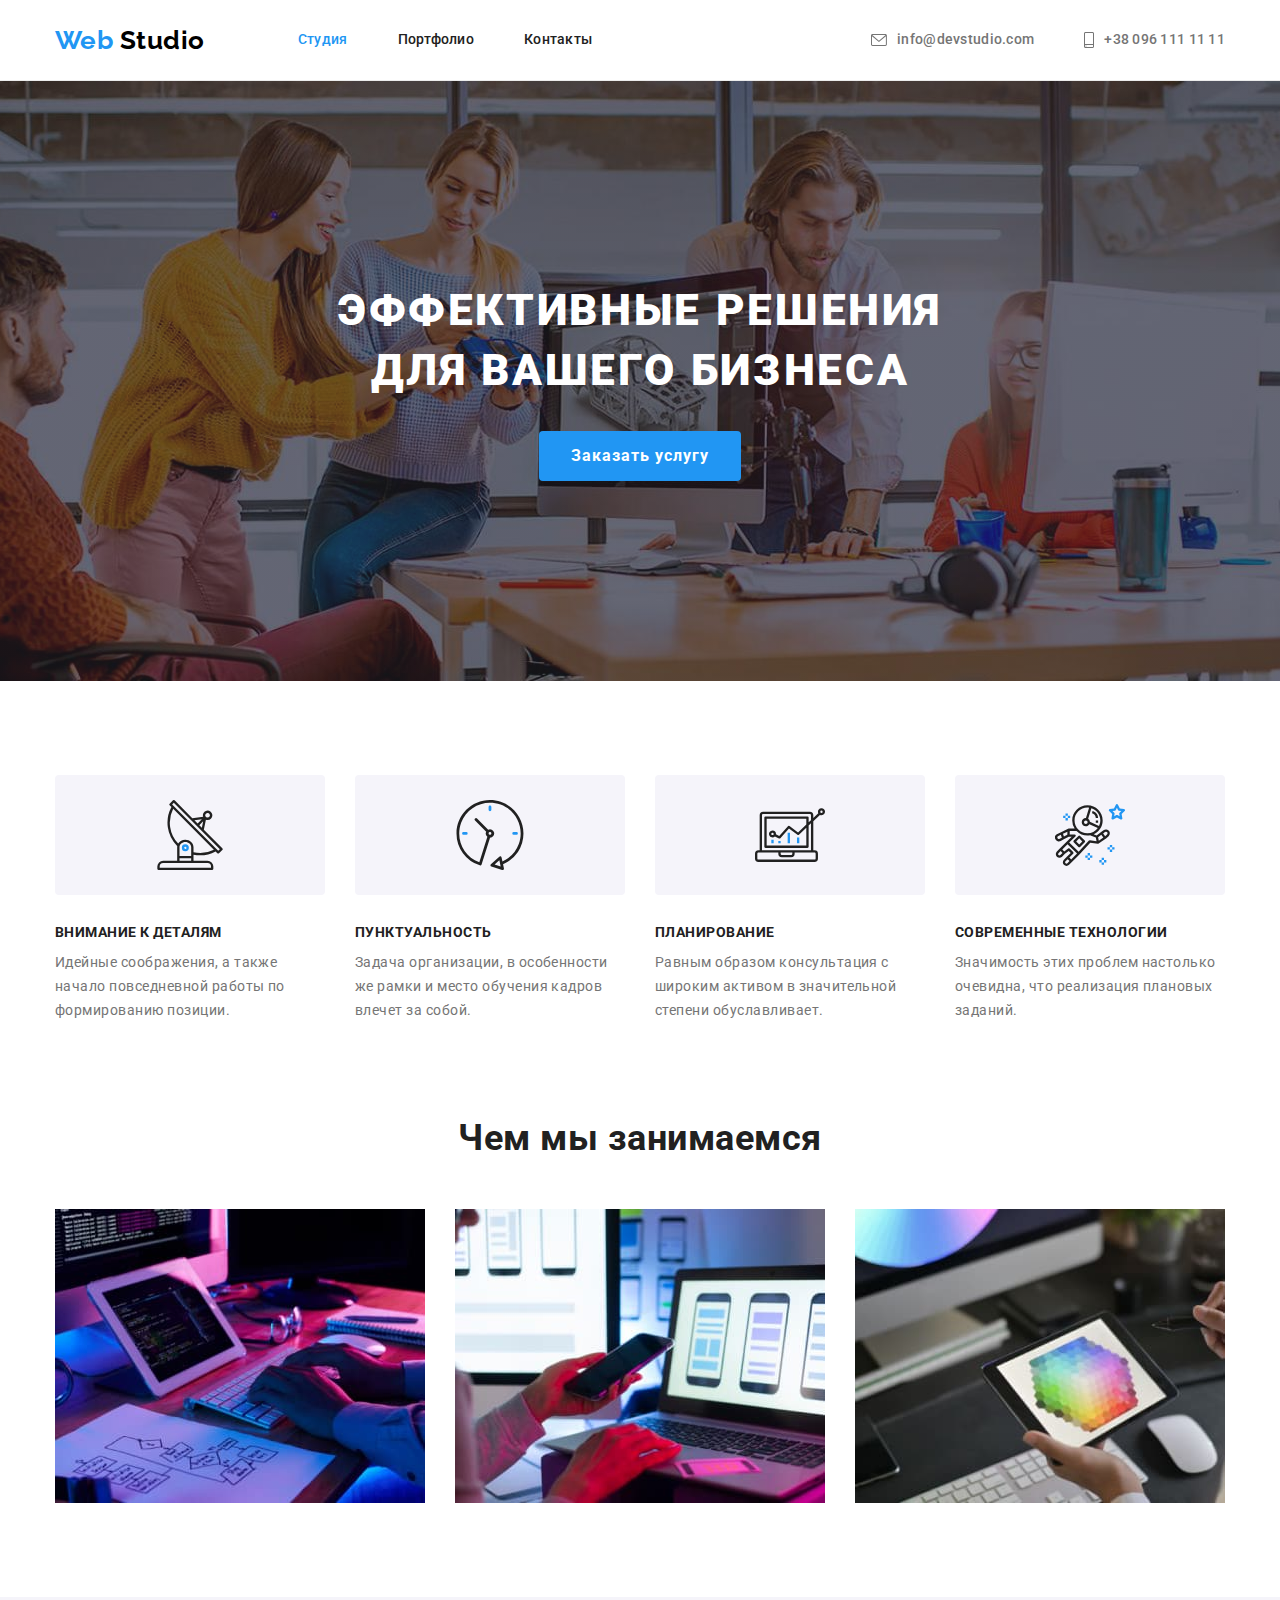
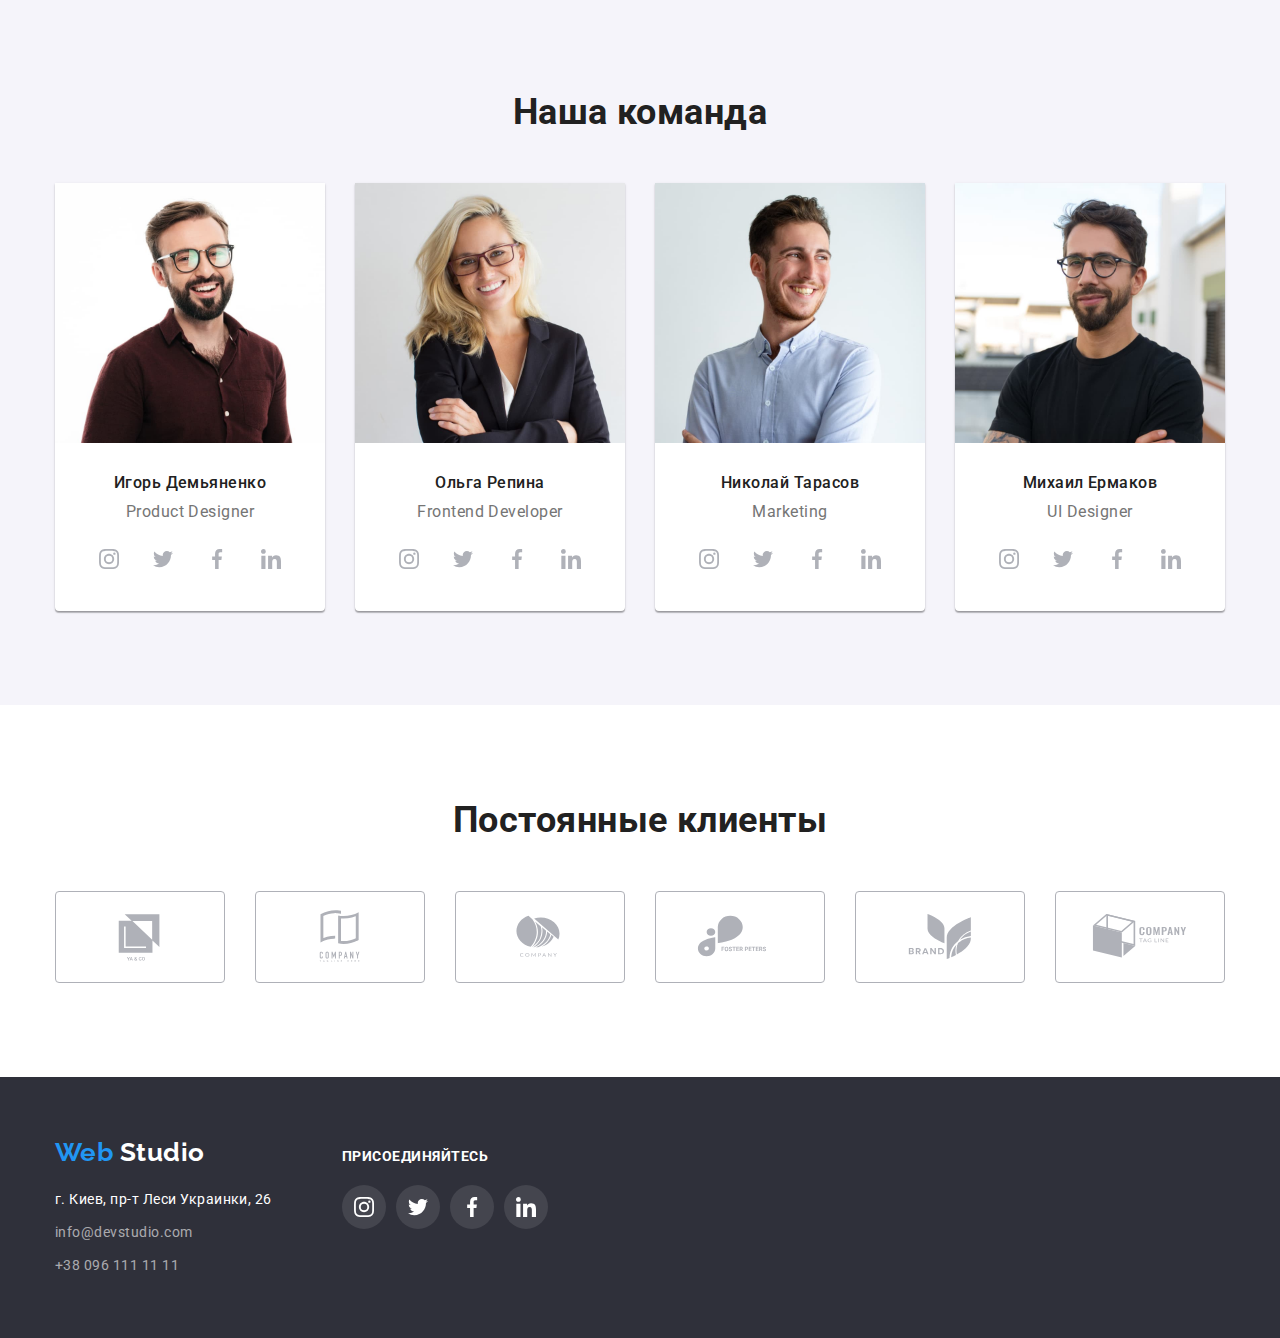
==== index.html @ b8093988 "Перенесены итоги предыдущего ДЗ" ====
<!DOCTYPE html>
<html lang="ru">
	<head>
		<meta charset="UTF-8" />
		<meta http-equiv="X-UA-Compatible" content="IE=edge" />
		<meta name="viewport" content="width=device-width, initial-scale=1.0" />
		<title>Студия</title>
		<link rel="preconnect" href="https://fonts.googleapis.com" />
		<link rel="preconnect" href="https://fonts.gstatic.com" crossorigin />
		<link
			href="https://fonts.googleapis.com/css2?family=Raleway:wght@700&family=Roboto:wght@400;500;700;900&display=swap"
			rel="stylesheet"
		/>
		<link rel="stylesheet" href="https://cdnjs.cloudflare.com/ajax/libs/modern-normalize/1.1.0/modern-normalize.css" />
		<link rel="stylesheet" href="./css/styles.css" />
	</head>

	<body>
		<!-- Шапка страницы -->
		<header class="header">
			<div class="container header-container">
				<nav class="header-nav">
					<a class="header-logo link" href="./index.html" lang="en">
						<span class="accent">Web</span>
						Studio
					</a>
					<ul class="nav-list list">
						<li class="nav-item">
							<a class="nav-link link current" href="./index.html">Студия</a>
						</li>
						<li class="nav-item">
							<a class="nav-link link" href="./portfolio.html">Портфолио</a>
						</li>
						<li class="nav-item"><a class="nav-link link" href="">Контакты</a></li>
					</ul>
				</nav>
				<ul class="contact-list list">
					<li class="contact-item">
						<a class="contact-link link" href="mailto:info@devstudio.com">
							<svg class="header-contact-icon" width="16" height="12">
								<use href="./images/icons.svg#icon-envelope"></use>
							</svg>
							info@devstudio.com
						</a>
					</li>
					<li class="contact-item">
						<a class="contact-link link" href="tel:+380961111111">
							<svg class="header-contact-icon" width="10" height="16">
								<use href="./images/icons.svg#icon-phone"></use>
							</svg>
							+38 096 111 11 11
						</a>
					</li>
				</ul>
			</div>
		</header>
		<!-- Уникальный контент страницы -->
		<main>
			<!-- Герой -->
			<section class="hero overlay">
				<div class="container">
					<h1 class="hero-title">
						Эффективные решения
						<br />
						для вашего бизнеса
					</h1>
					<button type="button" class="button">Заказать услугу</button>
				</div>
			</section>
			<!-- Преимущества -->
			<section class="section">
				<div class="container">
					<h2 class="visually-hidden">Преимущества</h2>
					<ul class="advantage-list list">
						<li class="advantage-item">
							<div class="advantage-container-icon">
								<svg class="advantage-icon" width="70" height="70">
									<use href="./images/icons.svg#icon-antenna"></use>
								</svg>
							</div>
							<h3 class="advantage-title">Внимание к деталям</h3>
							<p class="advantage-text">
								Идейные соображения, а также начало повседневной работы по формированию позиции.
							</p>
						</li>
						<li class="advantage-item">
							<div class="advantage-container-icon">
								<svg class="advantage-icon" width="70" height="70">
									<use href="./images/icons.svg#icon-clock"></use>
								</svg>
							</div>
							<h3 class="advantage-title">Пунктуальность</h3>
							<p class="advantage-text">
								Задача организации, в особенности же рамки и место обучения кадров влечет за собой.
							</p>
						</li>
						<li class="advantage-item">
							<div class="advantage-container-icon">
								<svg class="advantage-icon" width="70" height="70">
									<use href="./images/icons.svg#icon-diagram"></use>
								</svg>
							</div>
							<h3 class="advantage-title">Планирование</h3>
							<p class="advantage-text">
								Равным образом консультация с широким активом в значительной степени обуславливает.
							</p>
						</li>
						<li class="advantage-item">
							<div class="advantage-container-icon">
								<svg class="advantage-icon" width="70" height="70">
									<use href="./images/icons.svg#icon-astronaut"></use>
								</svg>
							</div>
							<h3 class="advantage-title">Современные технологии</h3>
							<p class="advantage-text">Значимость этих проблем настолько очевидна, что реализация плановых заданий.</p>
						</li>
					</ul>
				</div>
			</section>
			<!-- Чем мы занимаемся -->
			<section class="section work-section">
				<div class="container">
					<h2 class="work-title">Чем мы занимаемся</h2>
					<ul class="work-list list">
						<li class="work-item">
							<img src="./images/box1.jpg" alt="Человек печатает на клавиатуре" width="370" />
						</li>
						<li class="work-item">
							<img src="./images/box2.jpg" alt="Человек держит в руке смартфон" width="370" />
						</li>
						<li class="work-item">
							<img src="./images/box3.jpg" alt="Человек держит в руке планшет" width="370" />
						</li>
					</ul>
				</div>
			</section>
			<!-- Наша команда -->
			<section class="section team">
				<div class="container">
					<h2 class="team-title">Наша команда</h2>
					<ul class="team-list list">
						<li class="team-item">
							<img class="team-photo" src="./images/team-card1.jpg" alt="Игорь Демьяненко" width="270" />
							<div class="team-member">
								<h3 class="team-name">Игорь Демьяненко</h3>
								<p class="team-position" lang="en">Product Designer</p>
								<ul class="team-social-list list">
									<li class="team-social-item">
										<a href="" class="team-social-link">
											<svg class="team-social-icon" width="20" height="20">
												<use href="./images/icons.svg#icon-instagram"></use>
											</svg>
										</a>
									</li>
									<li class="team-social-item">
										<a href="" class="team-social-link">
											<svg class="team-social-icon" width="20" height="20">
												<use href="./images/icons.svg#icon-twitter"></use>
											</svg>
										</a>
									</li>
									<li class="team-social-item">
										<a href="" class="team-social-link">
											<svg class="team-social-icon" width="20" height="20">
												<use href="./images/icons.svg#icon-facebook"></use>
											</svg>
										</a>
									</li>
									<li class="team-social-item">
										<a href="" class="team-social-link">
											<svg class="team-social-icon" width="20" height="20">
												<use href="./images/icons.svg#icon-linkedin"></use>
											</svg>
										</a>
									</li>
								</ul>
							</div>
						</li>
						<li class="team-item">
							<img class="team-photo" src="./images/team-card2.jpg" alt="Ольга Репина" width="270" />
							<div class="team-member">
								<h3 class="team-name">Ольга Репина</h3>
								<p class="team-position" lang="en">Frontend Developer</p>
								<ul class="team-social-list list">
									<li class="team-social-item">
										<a href="" class="team-social-link">
											<svg class="team-social-icon" width="20" height="20">
												<use href="./images/icons.svg#icon-instagram"></use>
											</svg>
										</a>
									</li>
									<li class="team-social-item">
										<a href="" class="team-social-link">
											<svg class="team-social-icon" width="20" height="20">
												<use href="./images/icons.svg#icon-twitter"></use>
											</svg>
										</a>
									</li>
									<li class="team-social-item">
										<a href="" class="team-social-link">
											<svg class="team-social-icon" width="20" height="20">
												<use href="./images/icons.svg#icon-facebook"></use>
											</svg>
										</a>
									</li>
									<li class="team-social-item">
										<a href="" class="team-social-link">
											<svg class="team-social-icon" width="20" height="20">
												<use href="./images/icons.svg#icon-linkedin"></use>
											</svg>
										</a>
									</li>
								</ul>
							</div>
						</li>
						<li class="team-item">
							<img class="team-photo" src="./images/team-card3.jpg" alt="Николай Тарасов" width="270" />
							<div class="team-member">
								<h3 class="team-name">Николай Тарасов</h3>
								<p class="team-position" lang="en">Marketing</p>
								<ul class="team-social-list list">
									<li class="team-social-item">
										<a href="" class="team-social-link">
											<svg class="team-social-icon" width="20" height="20">
												<use href="./images/icons.svg#icon-instagram"></use>
											</svg>
										</a>
									</li>
									<li class="team-social-item">
										<a href="" class="team-social-link">
											<svg class="team-social-icon" width="20" height="20">
												<use href="./images/icons.svg#icon-twitter"></use>
											</svg>
										</a>
									</li>
									<li class="team-social-item">
										<a href="" class="team-social-link">
											<svg class="team-social-icon" width="20" height="20">
												<use href="./images/icons.svg#icon-facebook"></use>
											</svg>
										</a>
									</li>
									<li class="team-social-item">
										<a href="" class="team-social-link">
											<svg class="team-social-icon" width="20" height="20">
												<use href="./images/icons.svg#icon-linkedin"></use>
											</svg>
										</a>
									</li>
								</ul>
							</div>
						</li>
						<li class="team-item">
							<img class="team-photo" src="./images/team-card4.jpg" alt="Михаил Ермаков" width="270" />
							<div class="team-member">
								<h3 class="team-name">Михаил Ермаков</h3>
								<p class="team-position" lang="en">UI Designer</p>
								<ul class="team-social-list list">
									<li class="team-social-item">
										<a href="" class="team-social-link">
											<svg class="team-social-icon" width="20" height="20">
												<use href="./images/icons.svg#icon-instagram"></use>
											</svg>
										</a>
									</li>
									<li class="team-social-item">
										<a href="" class="team-social-link">
											<svg class="team-social-icon" width="20" height="20">
												<use href="./images/icons.svg#icon-twitter"></use>
											</svg>
										</a>
									</li>
									<li class="team-social-item">
										<a href="" class="team-social-link">
											<svg class="team-social-icon" width="20" height="20">
												<use href="./images/icons.svg#icon-facebook"></use>
											</svg>
										</a>
									</li>
									<li class="team-social-item">
										<a href="" class="team-social-link">
											<svg class="team-social-icon" width="20" height="20">
												<use href="./images/icons.svg#icon-linkedin"></use>
											</svg>
										</a>
									</li>
								</ul>
							</div>
						</li>
					</ul>
				</div>
			</section>
			<!-- Клиенты -->
			<section class="section clients">
				<div class="container">
					<h2 class="clients-title">Постоянные клиенты</h2>
					<ul class="clients-list list">
						<li class="clients-item">
							<a href="" class="clients-link">
								<svg class="clients-icon" width="106" height="60">
									<use href="./images/icons.svg#icon-client1"></use>
								</svg>
							</a>
						</li>
						<li class="clients-item">
							<a href="" class="clients-link">
								<svg class="clients-icon" width="106" height="60">
									<use href="./images/icons.svg#icon-client2"></use>
								</svg>
							</a>
						</li>
						<li class="clients-item">
							<a href="" class="clients-link">
								<svg class="clients-icon" width="106" height="60">
									<use href="./images/icons.svg#icon-client3"></use>
								</svg>
							</a>
						</li>
						<li class="clients-item">
							<a href="" class="clients-link">
								<svg class="clients-icon" width="106" height="60">
									<use href="./images/icons.svg#icon-client4"></use>
								</svg>
							</a>
						</li>
						<li class="clients-item">
							<a href="" class="clients-link">
								<svg class="clients-icon" width="106" height="60">
									<use href="./images/icons.svg#icon-client5"></use>
								</svg>
							</a>
						</li>
						<li class="clients-item">
							<a href="" class="clients-link">
								<svg class="clients-icon" width="106" height="60">
									<use href="./images/icons.svg#icon-client6"></use>
								</svg>
							</a>
						</li>
					</ul>
				</div>
			</section>
		</main>
		<!-- Подвал страницы -->
		<footer class="footer">
			<div class="container">
				<div class="footer-container">
					<a class="footer-logo link" href="./index.html">
						<span class="accent">Web</span>
						Studio
					</a>
					<address class="footer-address">
						<ul class="footer-list list">
							<li class="footer-item">
								<a
									class="footer-map link"
									href="https://goo.gl/maps/WgoKR5kKBHzv3oiY9"
									target="_blank"
									rel="noopener noreferrer"
								>
									г. Киев, пр-т Леси Украинки, 26
								</a>
							</li>
							<li class="footer-item">
								<a class="footer-contact link" href="mailto:info@devstudio.com">info@devstudio.com</a>
							</li>
							<li class="footer-item">
								<a class="footer-contact link" href="tel:+380961111111">+38 096 111 11 11</a>
							</li>
						</ul>
					</address>
				</div>
				<div class="footer-container">
					<p class="join-title">присоединяйтесь</p>
					<ul class="footer-social-list list">
						<li class="footer-social-item">
							<a href="" class="footer-social-link">
								<svg class="footer-social-icon" width="20" height="20">
									<use href="./images/icons.svg#icon-instagram"></use>
								</svg>
							</a>
						</li>
						<li class="footer-social-item">
							<a href="" class="footer-social-link">
								<svg class="footer-social-icon" width="20" height="20">
									<use href="./images/icons.svg#icon-twitter"></use>
								</svg>
							</a>
						</li>
						<li class="footer-social-item">
							<a href="" class="footer-social-link">
								<svg class="footer-social-icon" width="20" height="20">
									<use href="./images/icons.svg#icon-facebook"></use>
								</svg>
							</a>
						</li>
						<li class="footer-social-item">
							<a href="" class="footer-social-link">
								<svg class="footer-social-icon" width="20" height="20">
									<use href="./images/icons.svg#icon-linkedin"></use>
								</svg>
							</a>
						</li>
					</ul>
				</div>
			</div>
		</footer>
	</body>
</html>
---- css/styles.css ----
:root {
	--main-text-color: #757575;
	--main-title-color: #212121;
	--main-logo-color: #000000;
	--accent-color: #2196f3;
	--secondary-title-color: #ffffff;
	--third-link-color: rgba(255, 255, 255, 0.6);
	--secondary-bgr-color: #2f303a;
	--team-bgr-color: #f5f4fa;
	--border-color: #ececec;
}
body {
	font-family: "Roboto", sans-serif;
	letter-spacing: 0.03em;
	color: var(--main-title-color);
	background-color: var(--secondary-title-color);
}
p,
h1,
h2,
h3,
h4,
h5,
h6 {
	margin: 0;
}
ul {
	margin: 0;
	padding: 0;
}
img {
	display: block;
	max-width: 100%;
	height: auto;
}
.container {
	width: 1200px;
	padding-left: 15px;
	padding-right: 15px;
	margin: 0 auto;
}
.section {
	padding-top: 94px;
	padding-bottom: 94px;
}

.list {
	list-style: none;
}
.link {
	text-decoration: none;
}
.visually-hidden {
	position: absolute;
	white-space: nowrap;
	width: 1px;
	height: 1px;
	overflow: hidden;
	border: 0;
	padding: 0;
	clip: rect(0 0 0 0);
	clip-path: inset(50%);
	margin: -1px;
}
/* ---------------------------------HEADER---------------------------- */
.header-container,
.header-nav,
.nav-list {
	display: flex;
	align-items: center;
}
.contact-list {
	display: flex;
	margin-left: auto;
}
.contact-link {
	display: flex;
	align-items: center;
}

.header {
	border-bottom: 1px solid var(--border-color);
}
.nav-item:not(:last-child),
.contact-item:not(:last-child) {
	margin-right: 50px;
}
.header-logo {
	font-family: Raleway;
	font-weight: 700;
	font-size: 26px;
	line-height: 1.19;
	color: var(--main-logo-color);

	margin-right: 93px;
	padding-top: 24px;
	padding-bottom: 24px;
}
.nav-link {
	font-weight: 500;
	font-size: 14px;
	line-height: 1.14;
	letter-spacing: 0.02em;
	color: var(--main-title-color);

	display: block;
	padding-top: 32px;
	padding-bottom: 32px;
}
.accent,
.current {
	color: var(--accent-color);
}
.contact-link {
	font-weight: 500;
	font-size: 14px;
	line-height: 1.14;
	letter-spacing: 0.02em;
	color: var(--main-text-color);

	padding-top: 32px;
	padding-bottom: 32px;
}
.nav-link:hover,
.nav-link:focus,
.contact-link:hover,
.contact-link:focus,
.footer-contact:hover,
.footer-contact:focus {
	color: var(--accent-color);
}
.header-contact-icon {
	fill: currentColor;
	margin-right: 10px;
}
/* ---------------------------HERO--------------------------- */
.hero {
	background-color: var(--secondary-bgr-color);

	text-align: center;
	padding-top: 200px;
	padding-bottom: 200px;
}
.overlay {
	height: 600px;
	max-width: 1600px;
	margin-left: auto;
	margin-right: auto;
	background-image: linear-gradient(rgba(47, 48, 58, 0.4), rgba(47, 48, 58, 0.4)), url(../images/hero.jpg);
	background-size: cover;
	background-repeat: no-repeat;
	background-position: center;
}
.hero-title {
	font-weight: 900;
	font-size: 44px;
	line-height: 1.36;
	text-align: center;
	letter-spacing: 0.06em;
	text-transform: uppercase;
	color: var(--secondary-title-color);

	margin-bottom: 30px;
}
.button {
	font-family: inherit;
	font-weight: 700;
	font-size: 16px;
	line-height: 1.87;
	letter-spacing: 0.06em;
	color: var(--secondary-title-color);
	background-color: var(--accent-color);
	cursor: pointer;

	border: 0;
	border-radius: 4px;
	padding: 10px 32px;
}
/* ---------------------------ADVANTAGE SECTION----------------- */
.advantage-list {
	display: flex;
}
.advantage-item {
	width: 270px;
}
.advantage-item:not(:last-child) {
	margin-right: 30px;
}
.advantage-container-icon {
	width: 270px;
	height: 120px;
	display: flex;
	align-items: center;
	justify-content: center;
	margin-bottom: 30px;
	background: var(--team-bgr-color);
	border-radius: 4px;
}
.advantage-title {
	font-size: 14px;
	line-height: 1.14;
	text-transform: uppercase;
	margin-bottom: 10px;
}
.advantage-text {
	font-size: 14px;
	line-height: 1.71;
	color: var(--main-text-color);
}
/* ---------------------------OUR WORK-------------------------- */
.work-section {
	padding-top: 0;
}
.work-title {
	font-size: 36px;
	line-height: 1.17;
	text-align: center;

	margin-bottom: 50px;
}
.work-list {
	display: flex;
}
.work-item:not(:last-child) {
	margin-right: 30px;
}
/* ----------------------------TEAM------------------------------ */
.team {
	background-color: var(--team-bgr-color);
}
.team-title {
	font-size: 36px;
	line-height: 1.17;
	text-align: center;

	margin-bottom: 50px;
}
.team-list {
	display: flex;
	margin-right: -30px;
}
.team-item {
	margin-right: 30px;

	border-radius: 0px 0px 4px 4px;
	background: #ffffff;
	box-shadow: 0px 1px 3px rgba(0, 0, 0, 0.12), 0px 1px 1px rgba(0, 0, 0, 0.14), 0px 2px 1px rgba(0, 0, 0, 0.2);
}

.team-member {
	padding-top: 30px;
	padding-bottom: 30px;
}
.team-name {
	font-weight: 500;
	font-size: 16px;
	line-height: 1.19;
	text-align: center;

	margin-bottom: 10px;
}
.team-position {
	font-size: 16px;
	line-height: 1.19;
	text-align: center;
	color: var(--main-text-color);

	margin-bottom: 16px;
}
.team-social-list {
	display: flex;
	justify-content: center;
}

.team-social-item {
	width: 44px;
	height: 44px;
}

.team-social-item:not(:last-child) {
	margin-right: 10px;
}

.team-social-link {
	width: 100%;
	height: 100%;
	border-radius: 50%;
	display: flex;
	align-items: center;
	justify-content: center;
	background-color: var(--secondary-title-color);
	color: #afb1b8;
}

.team-social-icon {
	fill: currentColor;
}

.team-social-link:hover,
.team-social-link:focus {
	background-color: var(--accent-color);
	color: var(--secondary-title-color);
}
/* ----------------------------CLIENTS--------------------------*/
.clients-title {
	font-size: 36px;
	line-height: 1.17;
	text-align: center;

	margin-bottom: 50px;
}
.clients-list {
	display: flex;
	justify-content: center;
}
.clients-item {
	width: 170px;
	height: 92px;
}
.clients-item:not(:last-child) {
	margin-right: 30px;
}
.clients-link {
	display: flex;
	align-items: center;
	justify-content: center;
	border: 1px solid #afb1b8;
	border-radius: 4px;
	width: 100%;
	height: 100%;
	color: #afb1b8;
}
.clients-icon {
	fill: currentColor;
}
.clients-link:hover,
.clients-link:focus {
	color: var(--accent-color);
	border: 1px solid var(--accent-color);
}
/* ----------------------------PORTFOLIO--------------------------*/
.filter-list {
	display: flex;
	justify-content: center;
	margin-bottom: 50px;
}
.filter-item:not(:last-child) {
	margin-right: 8px;
}
.filter-btn {
	font-family: inherit;
	font-weight: 500;
	font-size: 16px;
	line-height: 1.62;
	text-align: center;
	color: var(--main-title-color);
	background-color: var(--team-bgr-color);
	cursor: pointer;

	padding: 6px 22px;
	border: 0;
}
.filter-btn:hover,
.filter-btn:focus,
.current-btn {
	color: var(--secondary-title-color);
	background-color: var(--accent-color);
	box-shadow: 0px 3px 1px rgba(0, 0, 0, 0.1), 0px 1px 2px rgba(0, 0, 0, 0.08), 0px 2px 2px rgba(0, 0, 0, 0.12);
	border-radius: 4px;
	border: 0;
}
.portfolio-list {
	display: flex;
	flex-wrap: wrap;
	margin-right: -30px;
	margin-bottom: -30px;
}
.portfolio-item {
	flex-basis: calc(100% / 3 - 30px);
	margin-right: 30px;
	margin-bottom: 30px;
}
.portfolio-link {
	display: block;
}
.portfolio-link:hover,
.portfolio-link:focus {
	box-shadow: 0px 1px 1px rgba(0, 0, 0, 0.12), 0px 4px 4px rgba(0, 0, 0, 0.06), 1px 4px 6px rgba(0, 0, 0, 0.16);
}
.portfolio-wrap {
	background: var(--secondary-title-color);
	border: 1px solid #eeeeee;
	padding: 20px 24px;
}
.portfolio-titles {
	font-size: 18px;
	line-height: 2;
	letter-spacing: 0.06em;
	color: var(--main-title-color);
	margin-bottom: 4px;
}

.portfolio-category {
	font-size: 16px;
	line-height: 1.87;
	color: var(--main-text-color);
}

/* ----------------------------FOOTER--------------------------- */
.footer {
	background-color: var(--secondary-bgr-color);

	padding-top: 60px;
	padding-bottom: 60px;
}
.footer > .container {
	display: flex;
	align-items: baseline;
}
.footer-container:not(:last-child) {
	margin-right: 70px;
}
.footer-logo {
	font-family: Raleway;
	font-weight: 700;
	font-size: 26px;
	line-height: 1.19;
	color: var(--secondary-title-color);

	display: block;
	margin-bottom: 20px;
}
.footer-address {
	font-style: normal;
	font-size: 14px;
	line-height: 1.71;
}
.footer-item:not(:last-child) {
	margin-bottom: 9px;
}
.footer-map {
	color: var(--secondary-title-color);
}
.footer-contact {
	color: var(--third-link-color);
}
.join-title {
	font-weight: 700;
	font-size: 14px;
	line-height: 1.14;
	text-transform: uppercase;
	color: var(--secondary-title-color);

	margin-bottom: 20px;
}
.footer-social-list {
	display: flex;
	justify-content: center;
	align-items: center;
}

.footer-social-item {
	width: 44px;
	height: 44px;
}

.footer-social-item:not(:last-child) {
	margin-right: 10px;
}

.footer-social-link {
	width: 100%;
	height: 100%;
	border-radius: 50%;
	display: flex;
	align-items: center;
	justify-content: center;
	background-color: rgba(255, 255, 255, 0.1);
	color: var(--secondary-title-color);
}

.footer-social-icon {
	fill: currentColor;
}

.footer-social-link:hover,
.footer-social-link:focus {
	background-color: var(--accent-color);
}
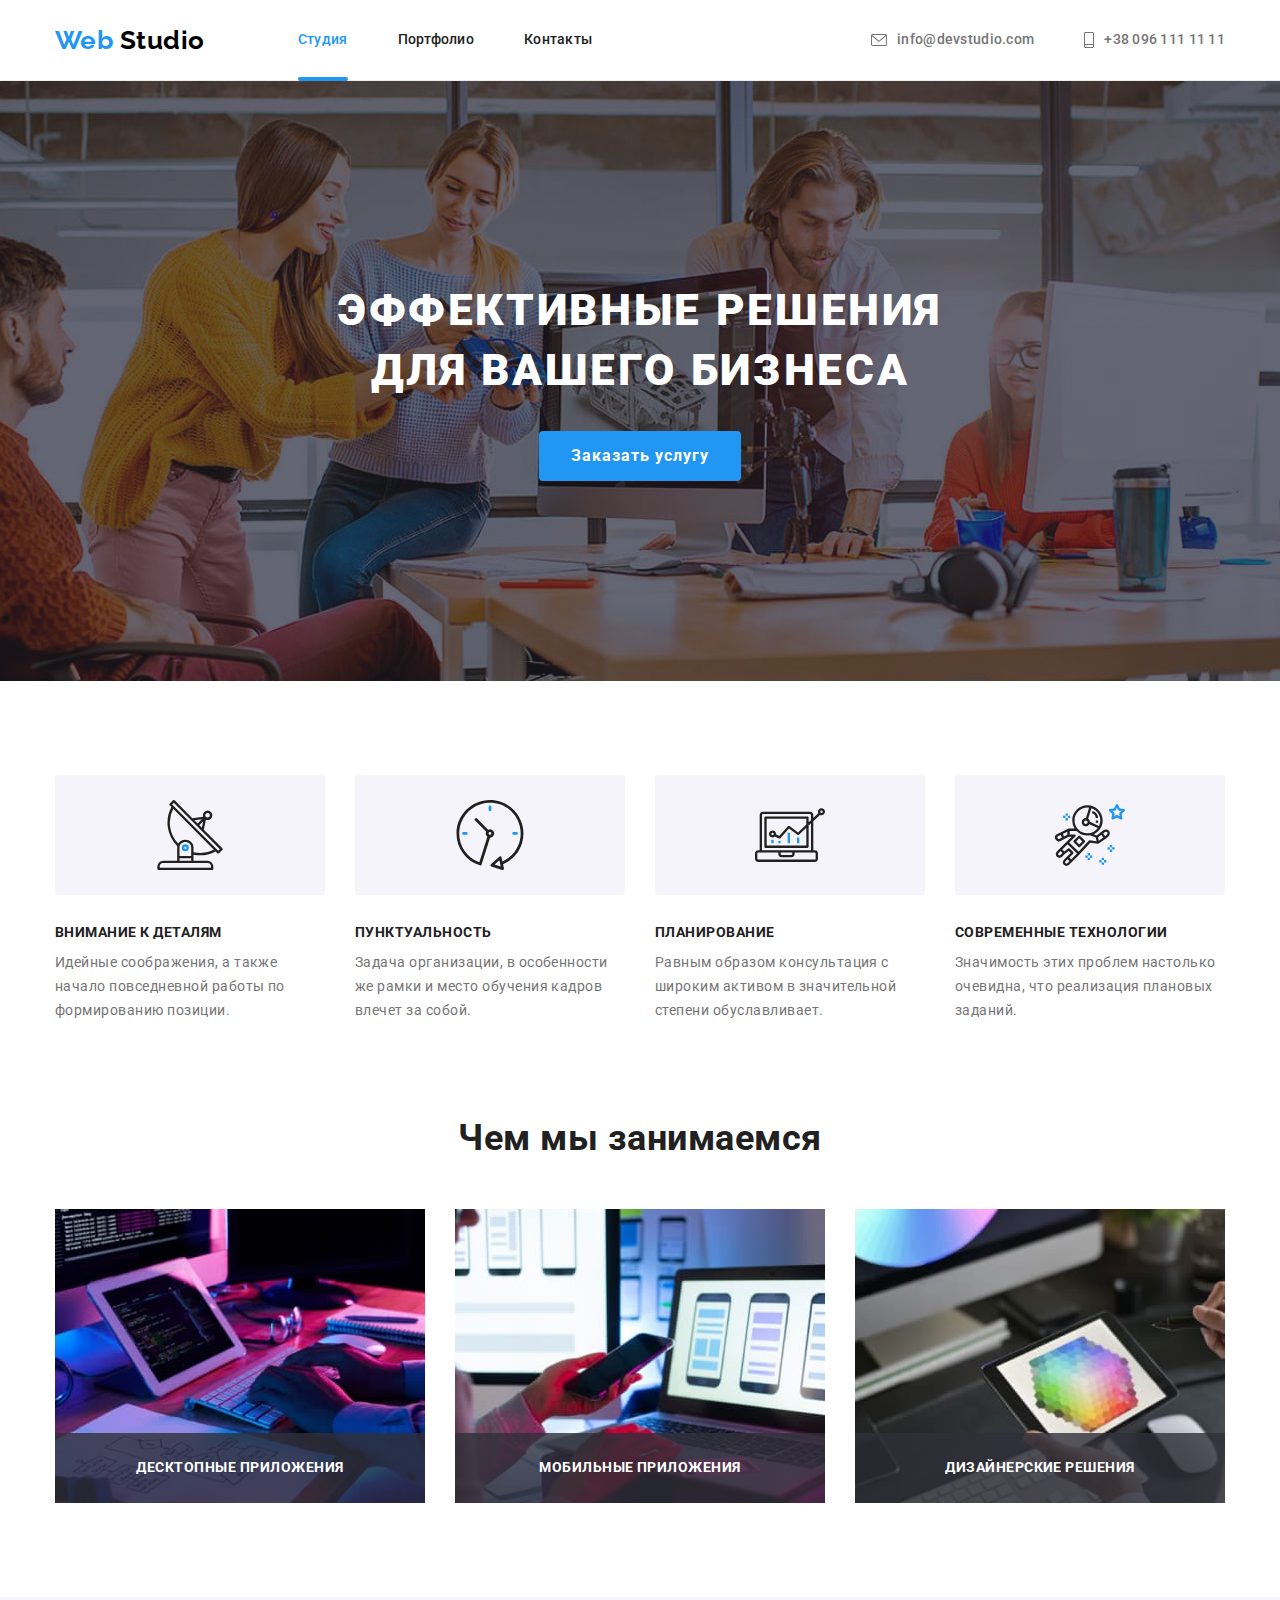
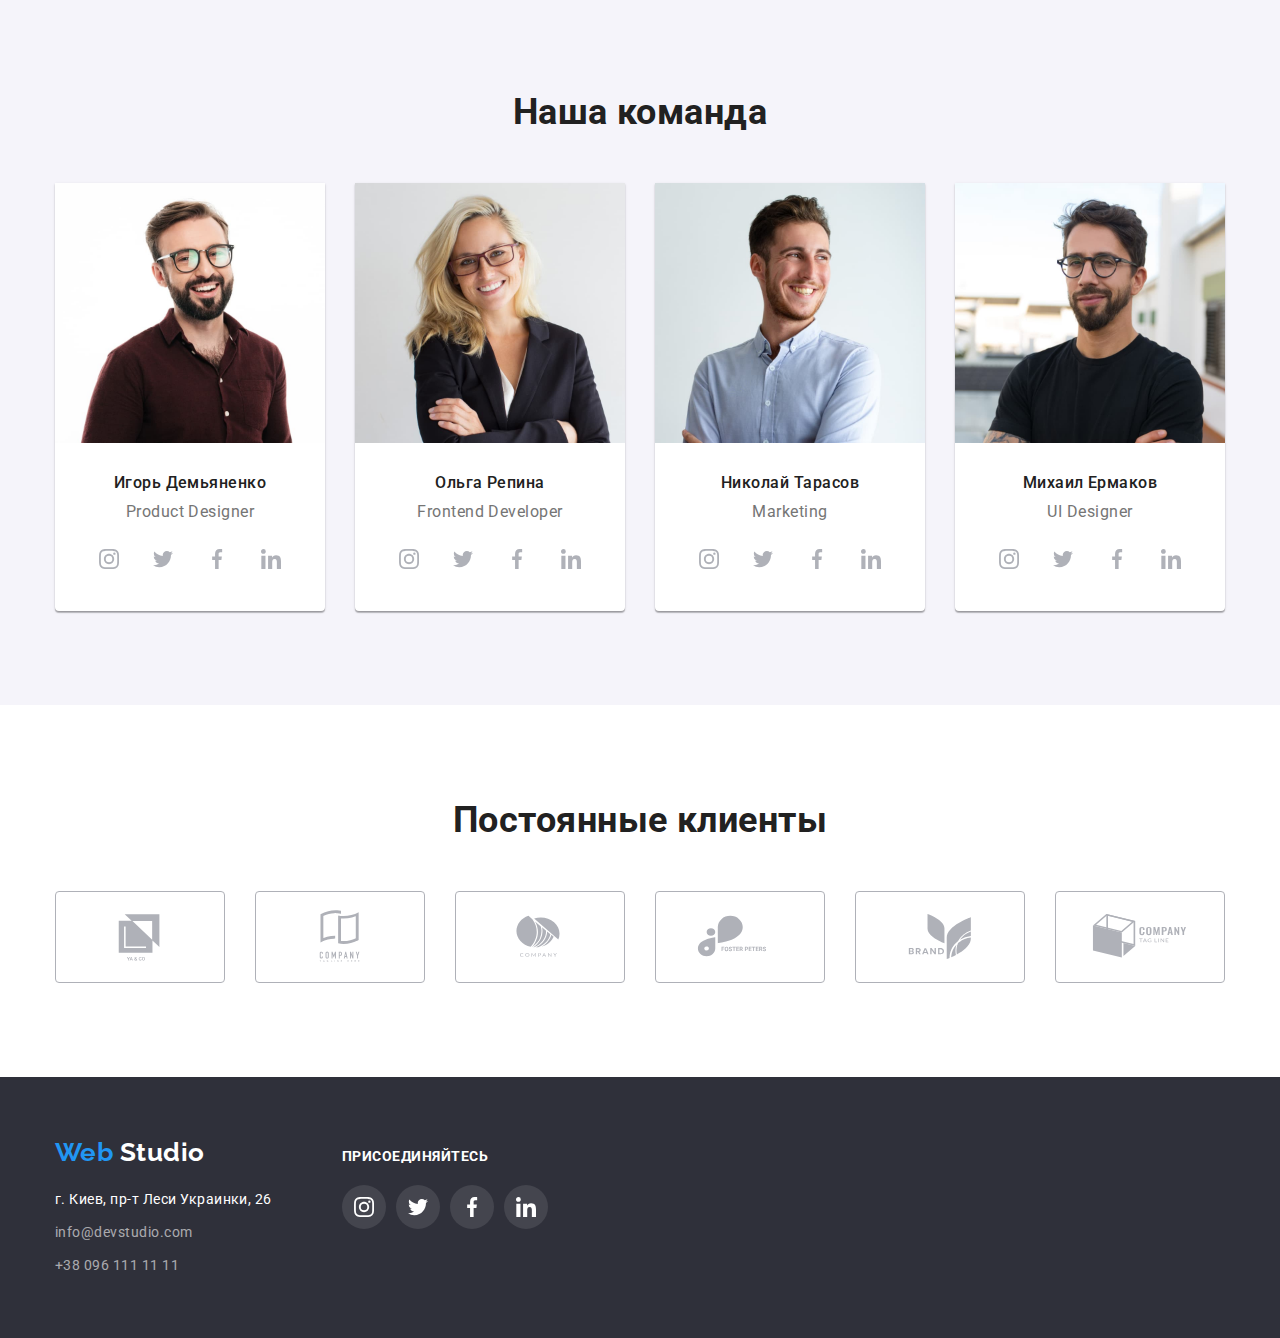
==== commit ddf97ac6: "Добавлена анимация декоративных эффектов и модальное окно" ====
--- a/index.html
+++ b/index.html
@@ -64,7 +64,16 @@
 						<br />
 						для вашего бизнеса
 					</h1>
-					<button type="button" class="button">Заказать услугу</button>
+					<button data-modal-open type="button" class="button">Заказать услугу</button>
+				</div>
+				<div data-modal class="backdrop is-hidden">
+					<div class="modal">
+						<button data-modal-close class="btn-close">
+							<svg class="btn-close-icon" width="18" height="18">
+								<use href="./images/icons.svg#icon-close"></use>
+							</svg>
+						</button>
+					</div>
 				</div>
 			</section>
 			<!-- Преимущества -->
@@ -124,12 +133,15 @@
 					<ul class="work-list list">
 						<li class="work-item">
 							<img src="./images/box1.jpg" alt="Человек печатает на клавиатуре" width="370" />
+							<p class="work-text">Десктопные приложения</p>
 						</li>
 						<li class="work-item">
 							<img src="./images/box2.jpg" alt="Человек держит в руке смартфон" width="370" />
+							<p class="work-text">Мобильные приложения</p>
 						</li>
 						<li class="work-item">
 							<img src="./images/box3.jpg" alt="Человек держит в руке планшет" width="370" />
+							<p class="work-text">Дизайнерские решения</p>
 						</li>
 					</ul>
 				</div>
@@ -405,5 +417,6 @@
 				</div>
 			</div>
 		</footer>
+		<script src="./js/modal.js"></script>
 	</body>
 </html>
--- a/css/styles.css
+++ b/css/styles.css
@@ -8,6 +8,9 @@
 	--secondary-bgr-color: #2f303a;
 	--team-bgr-color: #f5f4fa;
 	--border-color: #ececec;
+
+	--transition-duration: 250ms;
+	--transition-timing-function: cubic-bezier(0.4, 0, 0.2, 1);
 }
 body {
 	font-family: "Roboto", sans-serif;
@@ -97,20 +100,36 @@
 	padding-bottom: 24px;
 }
 .nav-link {
+	display: block;
+	padding-top: 32px;
+	padding-bottom: 32px;
+
 	font-weight: 500;
 	font-size: 14px;
 	line-height: 1.14;
 	letter-spacing: 0.02em;
 	color: var(--main-title-color);
 
-	display: block;
-	padding-top: 32px;
-	padding-bottom: 32px;
+	transition: color var(--transition-duration) var(--transition-timing-function);
 }
 .accent,
 .current {
 	color: var(--accent-color);
 }
+.nav-item {
+	position: relative;
+}
+.current::after {
+	content: "";
+	position: absolute;
+	bottom: -1px;
+	right: 0;
+	width: 100%;
+	height: 4px;
+	background: var(--accent-color);
+	border-radius: 2px;
+}
+
 .contact-link {
 	font-weight: 500;
 	font-size: 14px;
@@ -120,13 +139,12 @@
 
 	padding-top: 32px;
 	padding-bottom: 32px;
+	transition: color var(--transition-duration) var(--transition-timing-function);
 }
 .nav-link:hover,
 .nav-link:focus,
 .contact-link:hover,
-.contact-link:focus,
-.footer-contact:hover,
-.footer-contact:focus {
+.contact-link:focus {
 	color: var(--accent-color);
 }
 .header-contact-icon {
@@ -176,6 +194,54 @@
 	border-radius: 4px;
 	padding: 10px 32px;
 }
+.backdrop {
+	position: fixed;
+	top: 0;
+	left: 0;
+	width: 100vw;
+	height: 100vh;
+	background: rgba(0, 0, 0, 0.2);
+	opacity: 1;
+	transition: opacity var(--transition-duration) var(--transition-timing-function),
+		visibility var(--transition-duration) var(--transition-timing-function);
+}
+.backdrop.is-hidden {
+	visibility: hidden;
+	opacity: 0;
+	pointer-events: none;
+}
+.modal {
+	position: absolute;
+	top: 50%;
+	left: 50%;
+	min-width: 528px;
+	min-height: 581px;
+	transform: translate(-50%, -50%) scale(1);
+	transition: transform var(--transition-duration) var(--transition-timing-function);
+	background: var(--secondary-title-color);
+	box-shadow: 0px 1px 3px rgba(0, 0, 0, 0.12), 0px 1px 1px rgba(0, 0, 0, 0.14), 0px 2px 1px rgba(0, 0, 0, 0.2);
+	border-radius: 4px;
+}
+.backdrop.is-hidden .modal {
+	transform: translate(-50%, -50%) scale(0.9);
+}
+.btn-close {
+	position: absolute;
+	right: 8px;
+	top: 8px;
+	display: flex;
+	align-items: center;
+	justify-content: center;
+	width: 30px;
+	height: 30px;
+	background: var(--secondary-title-color);
+	border: 1px solid rgba(0, 0, 0, 0.1);
+	border-radius: 50%;
+	cursor: pointer;
+}
+.btn-close-icon {
+	fill: var(--main-logo-color);
+}
 /* ---------------------------ADVANTAGE SECTION----------------- */
 .advantage-list {
 	display: flex;
@@ -187,11 +253,11 @@
 	margin-right: 30px;
 }
 .advantage-container-icon {
+	display: flex;
+	align-items: center;
+	justify-content: center;
 	width: 270px;
 	height: 120px;
-	display: flex;
-	align-items: center;
-	justify-content: center;
 	margin-bottom: 30px;
 	background: var(--team-bgr-color);
 	border-radius: 4px;
@@ -224,6 +290,25 @@
 .work-item:not(:last-child) {
 	margin-right: 30px;
 }
+.work-item {
+	position: relative;
+}
+.work-text {
+	position: absolute;
+	width: 100%;
+	bottom: 0;
+
+	font-weight: 700;
+	font-size: 14px;
+	line-height: 1.14;
+	text-align: center;
+	text-transform: uppercase;
+	background: rgba(47, 48, 58, 0.8);
+	color: var(--secondary-title-color);
+
+	padding-top: 27px;
+	padding-bottom: 27px;
+}
 /* ----------------------------TEAM------------------------------ */
 .team {
 	background-color: var(--team-bgr-color);
@@ -282,14 +367,16 @@
 }
 
 .team-social-link {
+	display: flex;
+	align-items: center;
+	justify-content: center;
 	width: 100%;
 	height: 100%;
 	border-radius: 50%;
-	display: flex;
-	align-items: center;
-	justify-content: center;
 	background-color: var(--secondary-title-color);
 	color: #afb1b8;
+	transition: color var(--transition-duration) var(--transition-timing-function),
+		background-color var(--transition-duration) var(--transition-timing-function);
 }
 
 .team-social-icon {
@@ -329,6 +416,8 @@
 	width: 100%;
 	height: 100%;
 	color: #afb1b8;
+	transition: color var(--transition-duration) var(--transition-timing-function),
+		border var(--transition-duration) var(--transition-timing-function);
 }
 .clients-icon {
 	fill: currentColor;
@@ -356,9 +445,12 @@
 	color: var(--main-title-color);
 	background-color: var(--team-bgr-color);
 	cursor: pointer;
-
+	transition: color var(--transition-duration) var(--transition-timing-function),
+		background-color var(--transition-duration) var(--transition-timing-function),
+		box-shadow var(--transition-duration) var(--transition-timing-function);
 	padding: 6px 22px;
 	border: 0;
+	border-radius: 4px;
 }
 .filter-btn:hover,
 .filter-btn:focus,
@@ -366,8 +458,8 @@
 	color: var(--secondary-title-color);
 	background-color: var(--accent-color);
 	box-shadow: 0px 3px 1px rgba(0, 0, 0, 0.1), 0px 1px 2px rgba(0, 0, 0, 0.08), 0px 2px 2px rgba(0, 0, 0, 0.12);
+	border: 0;
 	border-radius: 4px;
-	border: 0;
 }
 .portfolio-list {
 	display: flex;
@@ -382,11 +474,34 @@
 }
 .portfolio-link {
 	display: block;
+	transition: box-shadow var(--transition-duration) var(--transition-timing-function);
 }
 .portfolio-link:hover,
 .portfolio-link:focus {
 	box-shadow: 0px 1px 1px rgba(0, 0, 0, 0.12), 0px 4px 4px rgba(0, 0, 0, 0.06), 1px 4px 6px rgba(0, 0, 0, 0.16);
 }
+.portfolio-overlay {
+	position: relative;
+	overflow: hidden;
+}
+
+.portfolio-text {
+	position: absolute;
+	height: 100%;
+	padding: 63px 24px;
+	transform: translateY(0);
+	transition: transform var(--transition-duration) var(--transition-timing-function);
+
+	font-size: 18px;
+	line-height: 1.56;
+	color: var(--secondary-title-color);
+	background: rgba(33, 150, 243, 0.9);
+}
+.portfolio-link:hover .portfolio-text,
+.portfolio-link:focus .portfolio-text {
+	transform: translateY(-100%);
+}
+
 .portfolio-wrap {
 	background: var(--secondary-title-color);
 	border: 1px solid #eeeeee;
@@ -421,14 +536,14 @@
 	margin-right: 70px;
 }
 .footer-logo {
+	display: block;
+	margin-bottom: 20px;
+
 	font-family: Raleway;
 	font-weight: 700;
 	font-size: 26px;
 	line-height: 1.19;
 	color: var(--secondary-title-color);
-
-	display: block;
-	margin-bottom: 20px;
 }
 .footer-address {
 	font-style: normal;
@@ -443,6 +558,11 @@
 }
 .footer-contact {
 	color: var(--third-link-color);
+	transition: color var(--transition-duration) var(--transition-timing-function);
+}
+.footer-contact:hover,
+.footer-contact:focus {
+	color: var(--accent-color);
 }
 .join-title {
 	font-weight: 700;
@@ -469,14 +589,15 @@
 }
 
 .footer-social-link {
+	display: flex;
+	align-items: center;
+	justify-content: center;
 	width: 100%;
 	height: 100%;
 	border-radius: 50%;
-	display: flex;
-	align-items: center;
-	justify-content: center;
 	background-color: rgba(255, 255, 255, 0.1);
 	color: var(--secondary-title-color);
+	transition: background-color var(--transition-duration) var(--transition-timing-function);
 }
 
 .footer-social-icon {
